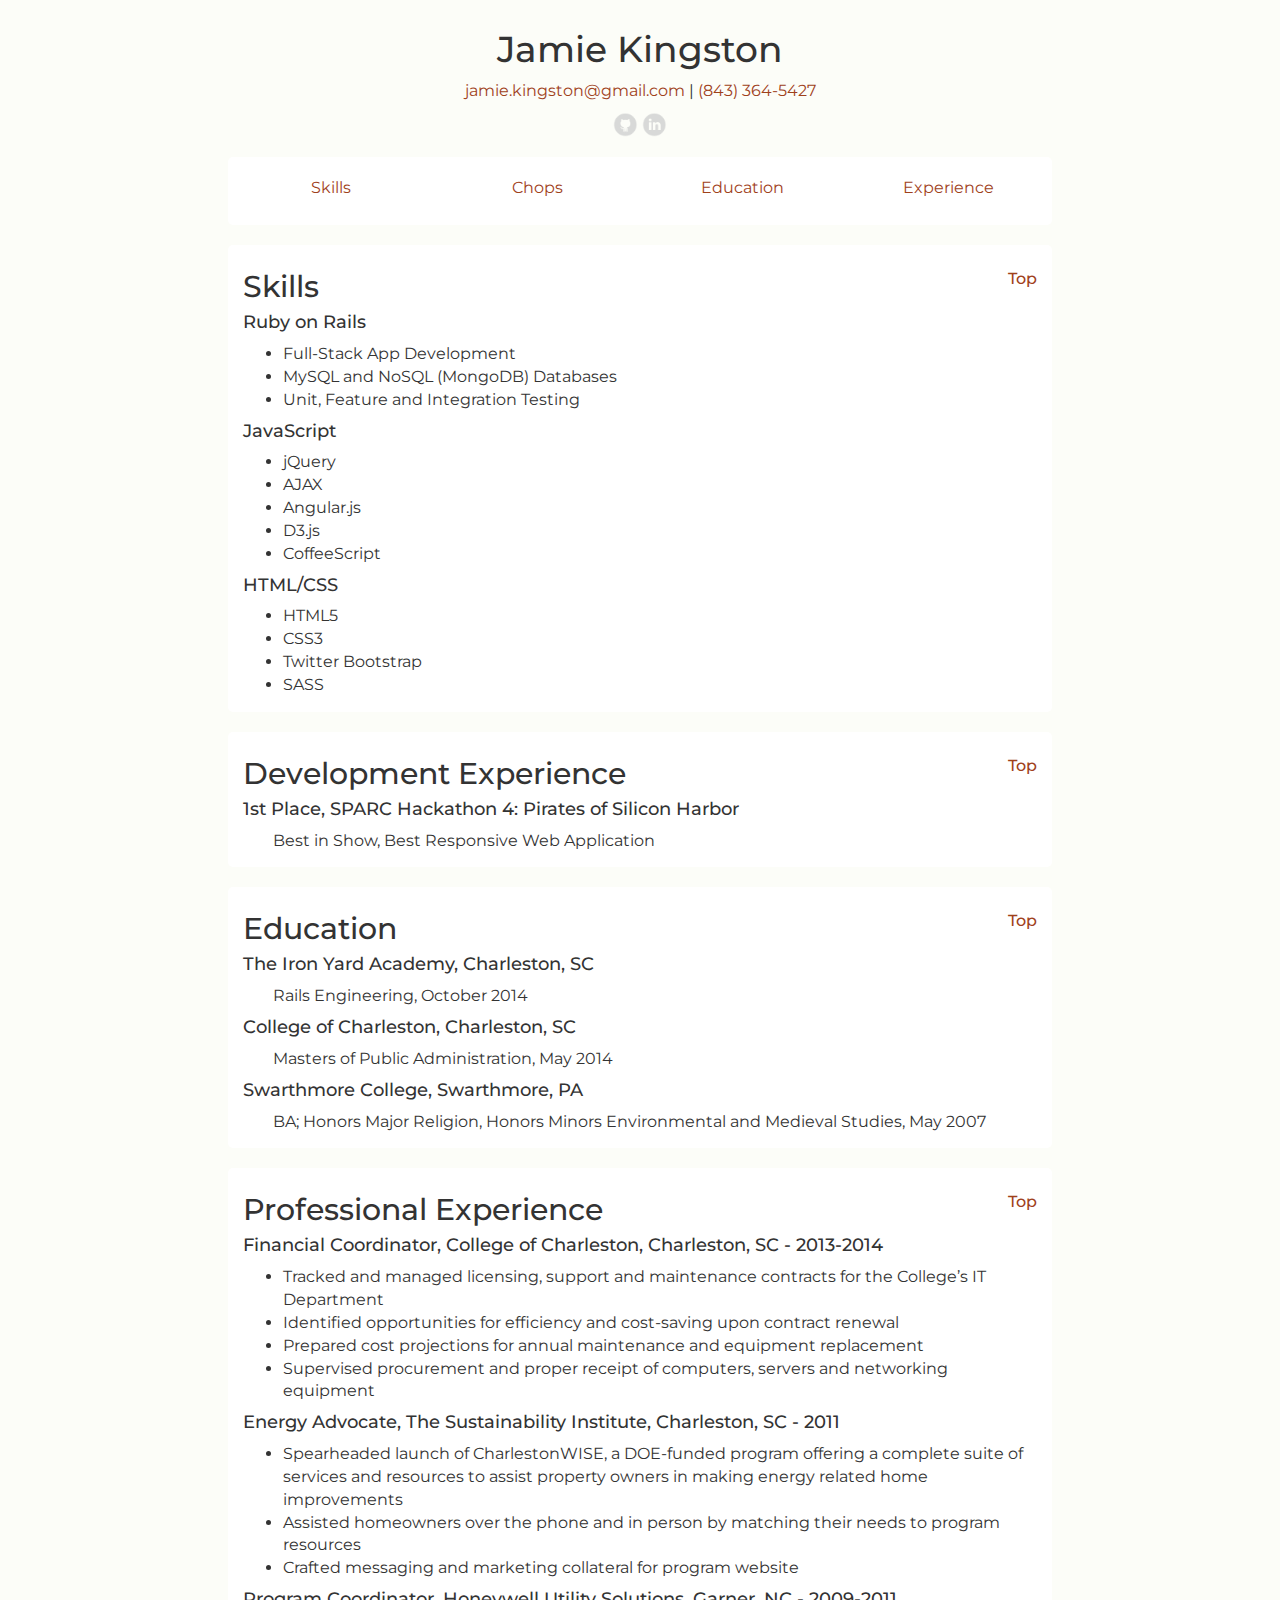
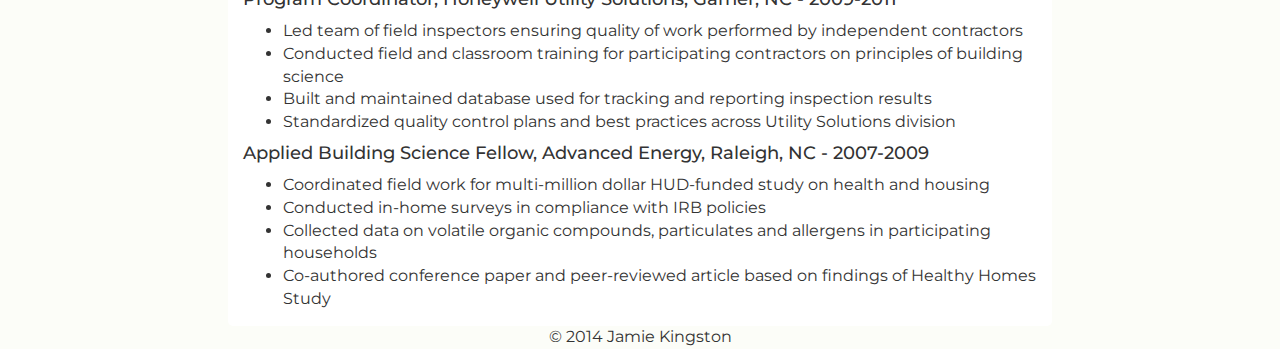
==== resume.html @ 402fab9d "Add resume.html and link from index" ====
<!DOCTYPE html>
<html lang="en">
  <head>
    <meta charset="utf-8">
    <meta http-equiv="X-UA-Compatible" content="IE=edge">
    <meta name="viewport" content="width=device-width, initial-scale=1">
    <meta name="description" content="">
    <meta name="author" content="">
    <link rel="shortcut icon" href="assets/ico/favicon.ico">

    <title>Jamie Kingston</title>

    <!-- Bootstrap core CSS -->
    <link href="assets/css/bootstrap.css" rel="stylesheet">

    <!-- Custom styles for this template -->
    <link href="assets/css/style.css" rel="stylesheet">
    <link href="assets/css/font-awesome.min.css" rel="stylesheet">

    <!-- Just for debugging purposes. Don't actually copy this line! -->
    <!--[if lt IE 9]><script src="../../assets/js/ie8-responsive-file-warning.js"></script><![endif]-->

    <!-- HTML5 shim and Respond.js IE8 support of HTML5 elements and media queries -->
    <!--[if lt IE 9]>
      <script src="https://oss.maxcdn.com/libs/html5shiv/3.7.0/html5shiv.js"></script>
      <script src="https://oss.maxcdn.com/libs/respond.js/1.4.2/respond.min.js"></script>
    <![endif]-->
  </head>

  <body>

    <div id="wrapper">

      <div class="container-fluid">

        <div id="resume-head" class="row">

          <header class="text-center">
            <h1>Jamie Kingston</h1>
            <p><a href="mailto:jamie.kingston@gmail.com" data-rel="external">jamie.kingston@gmail.com</a> | <a href="tel:+18433645427">(843) 364-5427</a></p>
            <div class="social">
              <a href="https://github.com/jgkingston"><img src="assets/images/github.png"></a>
              <a href="https://linkedin.com/pub/jamie-kingston/12/927/459/"><img src="assets/images/linkedin.png"></a>
            </div>
          </header>

        </div> <!--end of .row -->

        <!-- <hr> -->

        <div id="resume-body" class="row">

          <div class="col-sm-8 col-sm-offset-2">

            <section id="nav">

              <nav id="resume-nav" role="navigation">

                <div class="row">

                  <div class="col-sm-3 col-xs-6">
                    <a href="#skills">Skills</a>
                  </div>

                  <div class="col-sm-3 col-xs-6">
                    <a href="#dev-experience">Chops</a>
                  </div>

                  <div class="col-sm-3 col-xs-6">
                    <a href="#education">Education</a>
                  </div>

                  <div class="col-sm-3 col-xs-6">
                    <a href="#prof-experience">Experience</a>
                  </div>
                
                </div> <!--end of .row -->      
              
              </nav>

            </section>

            

            <section id="skills">
              <h2>Skills <span class="pull-right top-link"><a href="#resume-head">Top</a> </span> </h2>
              <h4>Ruby on Rails</h4>
                <ul>
                  <li>Full-Stack App Development</li>
                  <li>MySQL and NoSQL (MongoDB) Databases</li>
                  <li>Unit, Feature and Integration Testing</li>
                </ul>
              <h4>JavaScript</h4>
                <ul>
                  <li>jQuery</li>
                  <li>AJAX</li>  
                  <li>Angular.js</li>  
                  <li>D3.js</li>  
                  <li>CoffeeScript</li>
                </ul>
              <h4>HTML/CSS</h4>
                <ul>
                  <li>HTML5</li>
                  <li>CSS3</li>  
                  <li>Twitter Bootstrap</li>  
                  <li>SASS</li>
                </ul>   
            </section>

            <section id="dev-experience">
              <h2>Development Experience<span class="pull-right top-link"><a href="#resume-head">Top</a> </span></h2>
              <h4>1st Place, SPARC Hackathon 4: Pirates of Silicon Harbor</h4>
              <p>Best in Show, Best Responsive Web Application</p>
            </section>

            <section id="education">
              <h2>Education<span class="pull-right top-link"><a href="#resume-head">Top</a> </span></h2>
              <h4>The Iron Yard Academy, Charleston, SC</h4>
              <p>Rails Engineering, October 2014</p>
              <h4>College of Charleston, Charleston, SC</h4>
              <p>Masters of Public Administration, May 2014</p>
              <h4>Swarthmore College, Swarthmore, PA</h4>
              <p>BA; Honors Major Religion, Honors Minors Environmental and Medieval Studies, May 2007</p>
            </section>

            <section id="prof-experience">
              <h2>Professional Experience<span class="pull-right top-link"><a href="#resume-head">Top</a> </span></h2>
              <h4>Financial Coordinator, College of Charleston, Charleston, SC - 2013-2014</h4>
              <ul>
                <li>Tracked and managed licensing, support and maintenance contracts for the College’s IT Department</li>
                <li>Identified opportunities for efficiency and cost-saving upon contract renewal</li>
                <li>Prepared cost projections for annual maintenance and equipment replacement </li>
                <li>Supervised procurement and proper receipt of computers, servers and networking equipment</li>
              </ul>
              <h4>Energy Advocate, The Sustainability Institute, Charleston, SC - 2011</h4>
              <ul>
                <li>Spearheaded launch of CharlestonWISE, a DOE-funded program offering a complete suite of services and resources to assist property owners in making energy related home improvements</li>
                <li>Assisted homeowners over the phone and in person by matching their needs to program resources</li>
                <li>Crafted messaging and marketing collateral for program website</li>
              </ul>
              <h4>Program Coordinator, Honeywell Utility Solutions, Garner, NC - 2009-2011</h4>
              <ul>
                <li>Led team of field inspectors ensuring quality of work performed by independent contractors</li>
                <li>Conducted field and classroom training for participating contractors on principles of building science</li>
                <li>Built and maintained database used for tracking and reporting inspection results</li>
                <li>Standardized quality control plans and best practices across Utility Solutions division</li>
              </ul>
              <h4>Applied Building Science Fellow, Advanced Energy, Raleigh, NC - 2007-2009</h4>
              <ul>
                <li>Coordinated field work for multi-million dollar HUD-funded study on health and housing</li>
                <li>Conducted in-home surveys in compliance with IRB policies</li>
                <li>Collected data on volatile organic compounds, particulates and allergens in participating households</li>
                <li>Co-authored conference paper and peer-reviewed article based on findings of Healthy Homes Study</li>
              </ul>
            </section>

          </div>

        </div> <!--end of .row -->

      </div> <!--end of .container-fluid -->

      <div class="row">
        <footer class="text-center">© 2014 Jamie Kingston</footer>
      </div>
       
    </div> <!--end of #wrapper -->

      <!-- Bootstrap core JavaScript
    ================================================== -->
    <!-- Placed at the end of the document so the pages load faster -->
    <script src="https://ajax.googleapis.com/ajax/libs/jquery/1.11.0/jquery.min.js"></script>
    <script src="assets/javascript/bootstrap.min.js"></script>
  
  </body>
</html>
---- assets/css/style.css ----
/* ==========================================================================
   Base Styles, Bootstrap Modifications & Fonts Import
   ========================================================================== */

@import url(http://fonts.googleapis.com/css?family=Montserrat:400,700);




/* ==========================================================================
   General styles
   ========================================================================== */


body {
    font-family: 'Montserrat', sans-serif;
    font-weight: 400;
    font-size: 16px;
    background-color: #fcfdf8;
    

    -webkit-font-smoothing: antialiased;
    -webkit-overflow-scrolling: touch;
}

a {
  color: #9f411b;
}

a:hover {
  text-decoration: none;
  color: #da6f29;
}

#wrapper {
  margin-top: 10px;
}

#home {
  background:url(../images/forging_bnw.jpg) no-repeat;
  min-height:475px;
  position:relative;
  background-position:center;
  padding: 5px 20px 5px 20px;
  border-radius: 5px;
  -webkit-transition: all 1s ease;
    -moz-transition: all 1s ease;
    transition: all 1s ease;
}

#home:hover {
  background:url(../images/forging_color.jpg) no-repeat;
  position:relative;
  background-position:center;
   -webkit-transition: all 1s ease;
    -moz-transition: all 1s ease;
    transition: all 1s ease;
}

.social > a > img {
  width: 25px;
}

.header-contact > 
  margin-top: 5px;
  -webkit-transition: all 0.3s ease;
    -moz-transition: all 0.3s ease;
    transition: all 0.3s ease;
}

.header-contact > .social > a > img:hover {
  margin-top: 0;
  margin-bottom: 5px;
}

#home > .header-content > .header-contact > .contact-info {
  text-align: right;
  position: absolute;
  bottom: 60px;
  right: 20px;
}

#home > .header-content > .header-contact > .social {
  text-align: right;
  position: absolute;
  bottom: 20px;
  right: 20px;
}


nav.affix {
  margin-left: 50px;
  -webkit-transition: all 0.3s ease;
    -moz-transition: all 0.3s ease;
    transition: all 0.3s ease;
}

nav .list-group-item {
  background-color: #9f411b;
  color: #fff;
}

nav .list-group-item:hover {
  opacity: .9;
  background-color: #9f411b;
  color: #fff;
}

nav .list-group > a:hover {
  text-decoration: none;
}

nav.navbar {
  display: none;
}


section {
  margin-top: 20px;
  padding: 5px 15px 5px 15px;
  background-color: #fff;
  border-radius: 5px;
}

#projects a {
  color: inherit;
}

#projects > .row:nth-child(even) {
  background-color: #00628B;
  color: #fff;
}

#projects > .row:nth-child(odd) {
  background-color: #81A594;
  color: #fff;
}

.screen-shot {
  display: inline-block;
  margin-top: 20px;
}

.screen-shot img {
  max-width: 100%;
  padding: 10px 10px 10px 10px;
  background: #fff;
  border-radius: 5px;
  max-height: 300px;
  margin-bottom: 10px;

}

#about {
  background-color: #818181;
}

#contact {
  background-color: #818181;
}

#contact .portrait img {
  width: 100%;
  border-radius: 50%;
  max-width: 200px;
}

@media (max-width: 992px) {
  nav.affix {
    margin-left: 15px;
  }
}

@media (max-width: 768px) {

  nav.affix {
    display: none;
  }

  body {
    margin-top: 50px;
  }

  nav.navbar {
    display: block;
  }

  .screen-shot {
    display: block;
    margin-top: 0;
    padding-top: 15px;
  }
}

/* ==========================================================================
   Resume styles
   ========================================================================== */

#resume-head a > img:hover {
  opacity: .5;
}

#nav {
  padding-top: 20px;
  
}
 

#resume-body p {
  padding-left: 30px;
}

#resume-nav > .row > div {

  text-align: center;
  margin-bottom: 20px;
}

#resume-body .top-link {
  font-size: 16px;
}
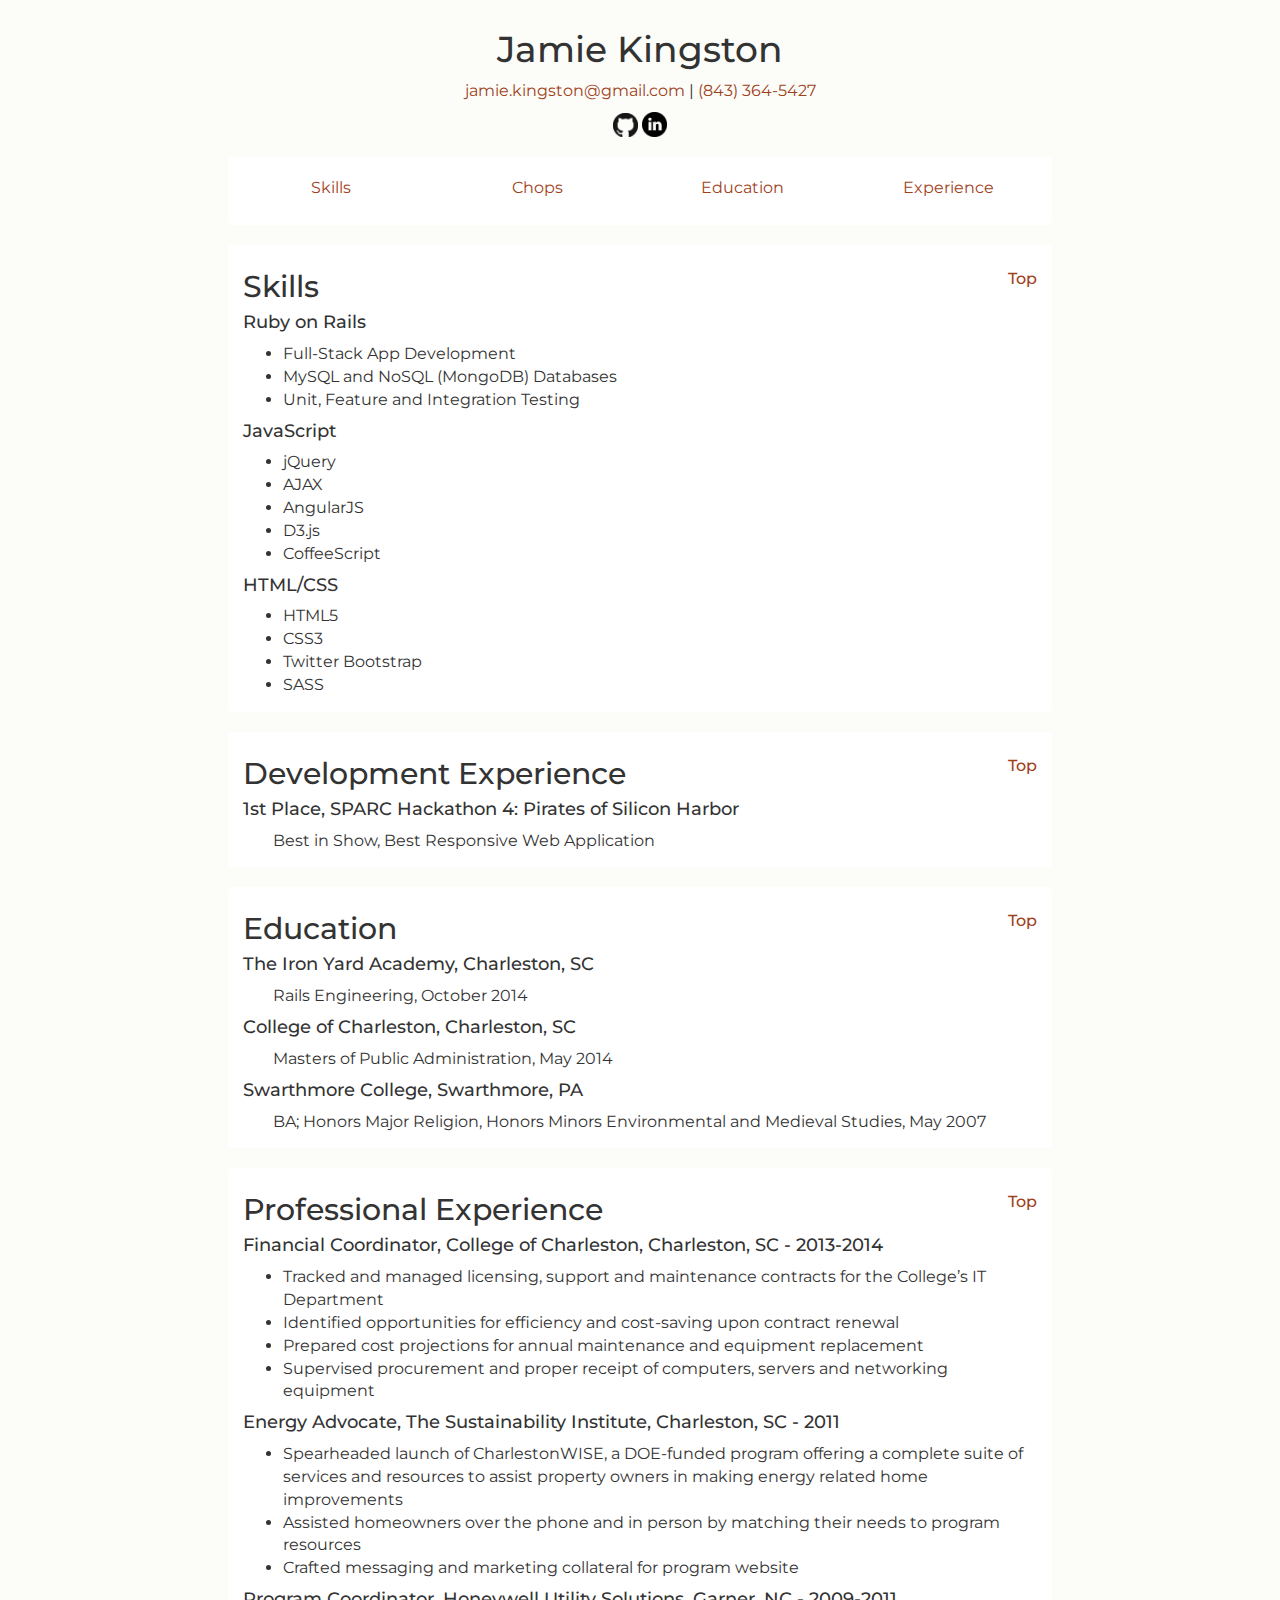
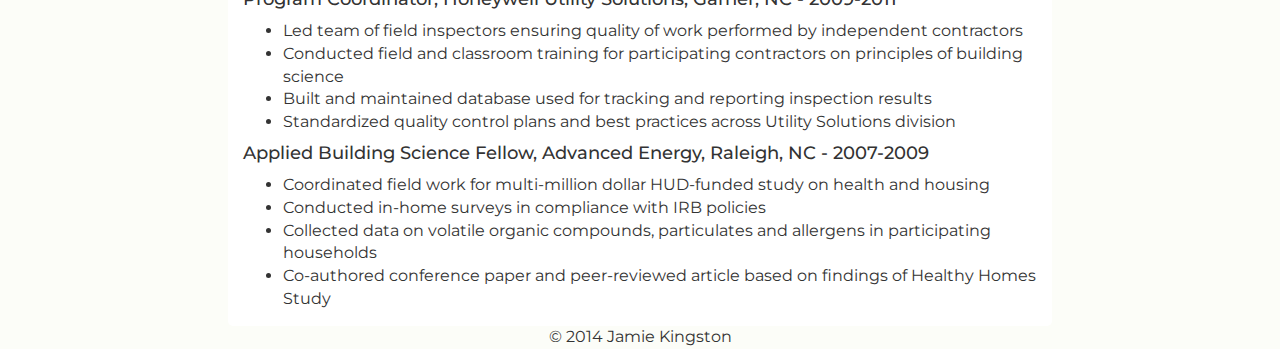
==== commit 685b3a12: "Improv visual contrast of some text, add hover to links" ====
--- a/resume.html
+++ b/resume.html
@@ -39,8 +39,8 @@
             <h1>Jamie Kingston</h1>
             <p><a href="mailto:jamie.kingston@gmail.com" data-rel="external">jamie.kingston@gmail.com</a> | <a href="tel:+18433645427">(843) 364-5427</a></p>
             <div class="social">
-              <a href="https://github.com/jgkingston"><img src="assets/images/github.png"></a>
-              <a href="https://linkedin.com/pub/jamie-kingston/12/927/459/"><img src="assets/images/linkedin.png"></a>
+              <a href="https://github.com/jgkingston"><img src="assets/images/GitHub-Clear.png"></a>
+              <a href="https://linkedin.com/pub/jamie-kingston/12/927/459/"><img src="assets/images/LinkedIn-Clear.png"></a>
             </div>
           </header>
 
@@ -94,7 +94,7 @@
                 <ul>
                   <li>jQuery</li>
                   <li>AJAX</li>  
-                  <li>Angular.js</li>  
+                  <li>AngularJS</li>  
                   <li>D3.js</li>  
                   <li>CoffeeScript</li>
                 </ul>
--- a/assets/css/style.css
+++ b/assets/css/style.css
@@ -57,18 +57,27 @@
     transition: all 1s ease;
 }
 
+#home a {
+  color: #fff;
+}
+
+#home a:hover {
+  text-decoration: none;
+  color: #da6f29;
+}
+
 .social > a > img {
   width: 25px;
 }
 
-.header-contact > 
+#home .social > a > img {
   margin-top: 5px;
   -webkit-transition: all 0.3s ease;
     -moz-transition: all 0.3s ease;
     transition: all 0.3s ease;
 }
 
-.header-contact > .social > a > img:hover {
+#home .social > a > img:hover {
   margin-top: 0;
   margin-bottom: 5px;
 }
@@ -122,8 +131,26 @@
   border-radius: 5px;
 }
 
+#about {
+  background-color: #818181;
+}
+
+#about p {
+  color: #fff;
+}
+
+#projects span {
+  line-height: 45px;
+  font-size: 16px;
+
+}
+
 #projects a {
-  color: inherit;
+  color: #fff;
+}
+
+#projects a:hover {
+  color: #da6f29;
 }
 
 #projects > .row:nth-child(even) {
@@ -137,9 +164,11 @@
 }
 
 .screen-shot {
-  display: inline-block;
   margin-top: 20px;
-}
+  margin-bottom: 10px;
+  text-align: center;
+}
+
 
 .screen-shot img {
   max-width: 100%;
@@ -151,12 +180,15 @@
 
 }
 
-#about {
-  background-color: #818181;
-}
+
+
 
 #contact {
   background-color: #818181;
+}
+
+#contact p {
+  color: #fff;
 }
 
 #contact .portrait img {
@@ -190,6 +222,13 @@
     margin-top: 0;
     padding-top: 15px;
   }
+
+  #contact .portrait img {
+    width: 100%;
+    border-radius: 50%;
+    max-width: 150px;
+  }
+
 }
 
 /* ==========================================================================
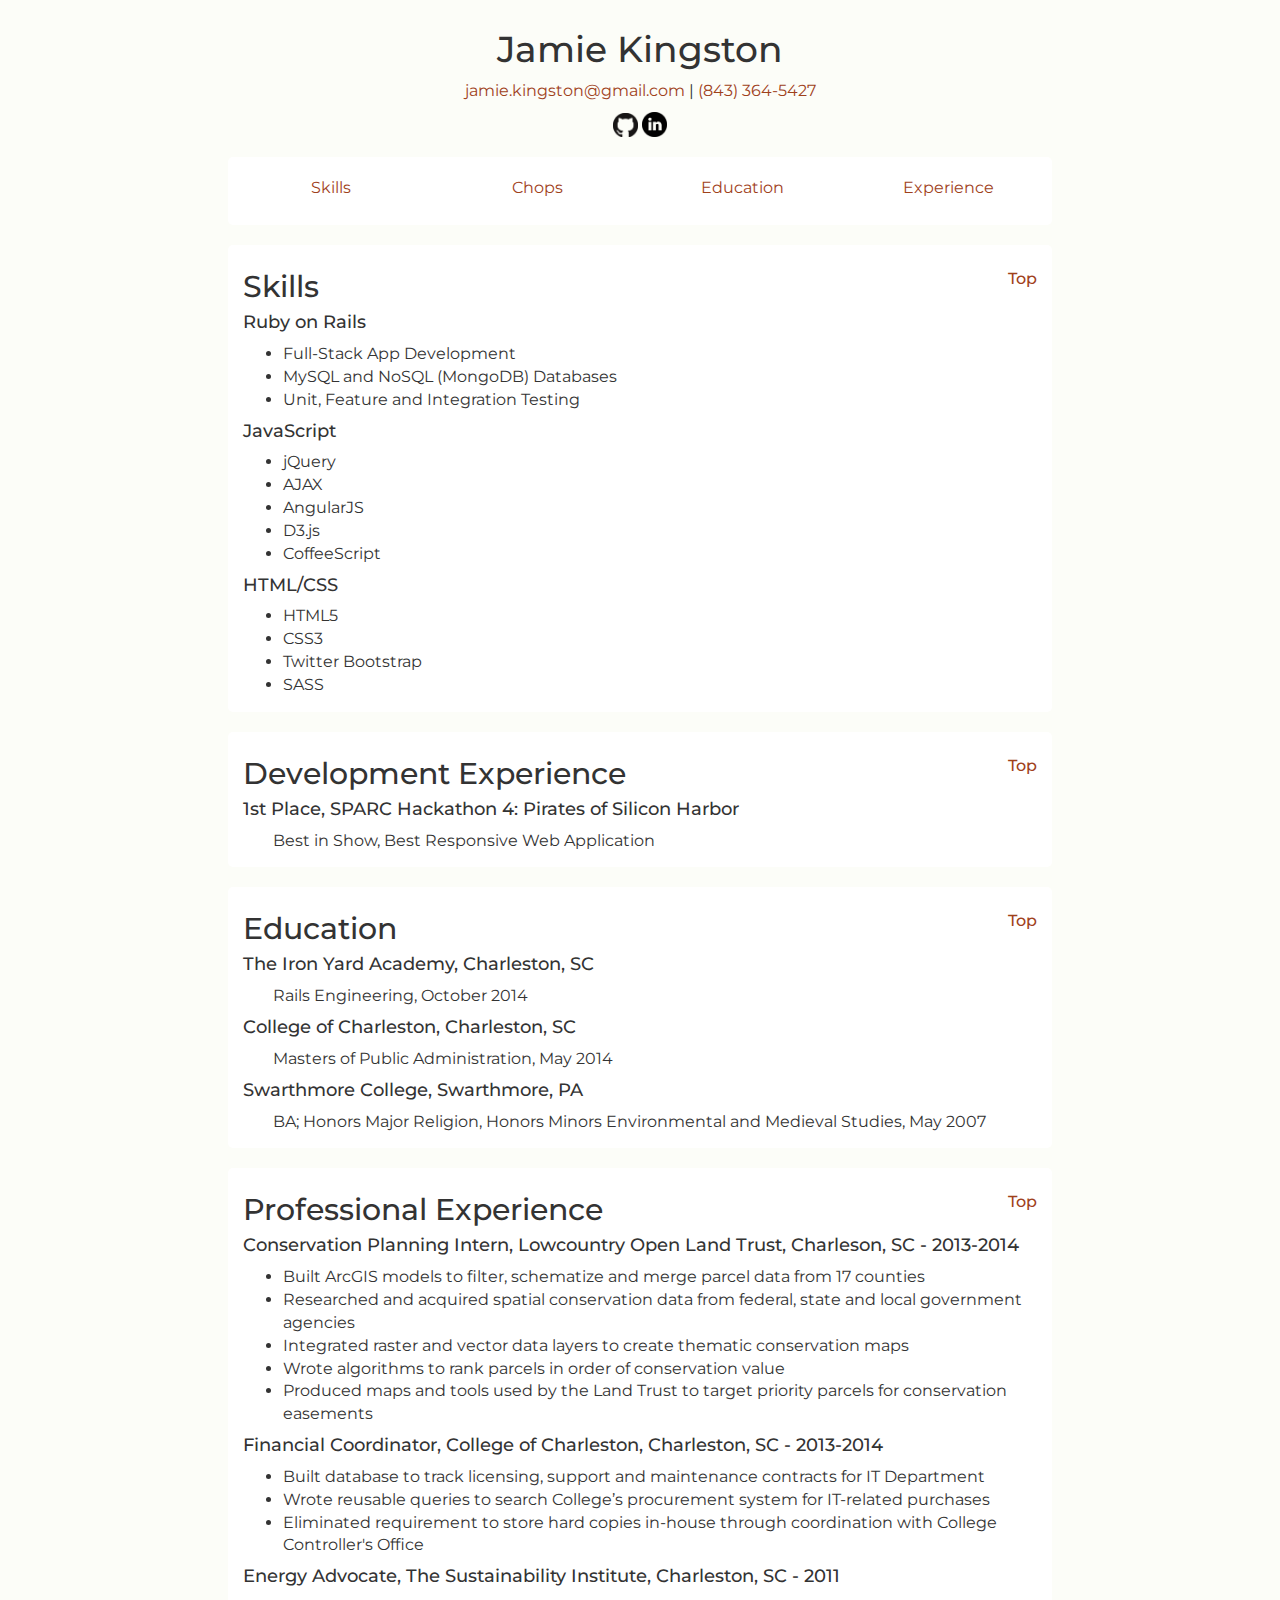
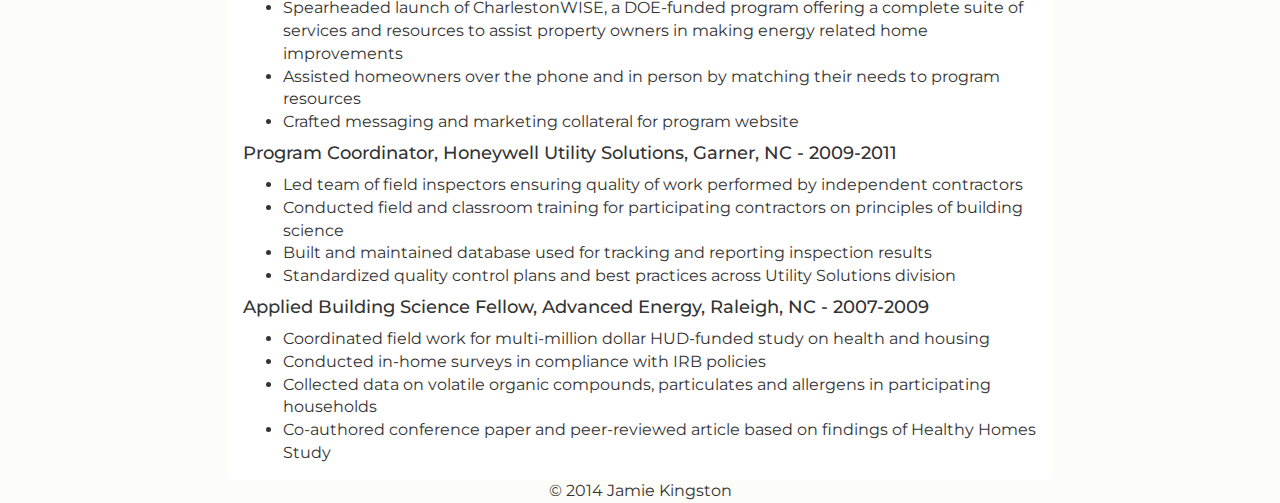
==== commit e742988a: "Updat resume, add land trust to prof experience section" ====
--- a/resume.html
+++ b/resume.html
@@ -125,12 +125,19 @@
 
             <section id="prof-experience">
               <h2>Professional Experience<span class="pull-right top-link"><a href="#resume-head">Top</a> </span></h2>
+              <h4>Conservation Planning Intern, Lowcountry Open Land Trust, Charleson, SC - 2013-2014</h4>
+              <ul>
+                <li>Built ArcGIS models to filter, schematize and merge parcel data from 17 counties</li>
+                <li>Researched and acquired spatial conservation data from federal, state and local government agencies</li>
+                <li>Integrated  raster and vector data layers to create thematic conservation maps</li>
+                <li>Wrote algorithms to rank parcels in order of conservation value</li>
+                <li>Produced maps and tools used  by the Land Trust to target priority parcels for conservation easements</li>
+              </ul>
               <h4>Financial Coordinator, College of Charleston, Charleston, SC - 2013-2014</h4>
               <ul>
-                <li>Tracked and managed licensing, support and maintenance contracts for the College’s IT Department</li>
-                <li>Identified opportunities for efficiency and cost-saving upon contract renewal</li>
-                <li>Prepared cost projections for annual maintenance and equipment replacement </li>
-                <li>Supervised procurement and proper receipt of computers, servers and networking equipment</li>
+                <li>Built database to track licensing, support and maintenance contracts for IT Department</li>
+                <li>Wrote reusable queries to search College’s procurement system for IT-related purchases</li>
+                <li>Eliminated requirement to store hard copies in-house through coordination with College Controller's Office</li>
               </ul>
               <h4>Energy Advocate, The Sustainability Institute, Charleston, SC - 2011</h4>
               <ul>
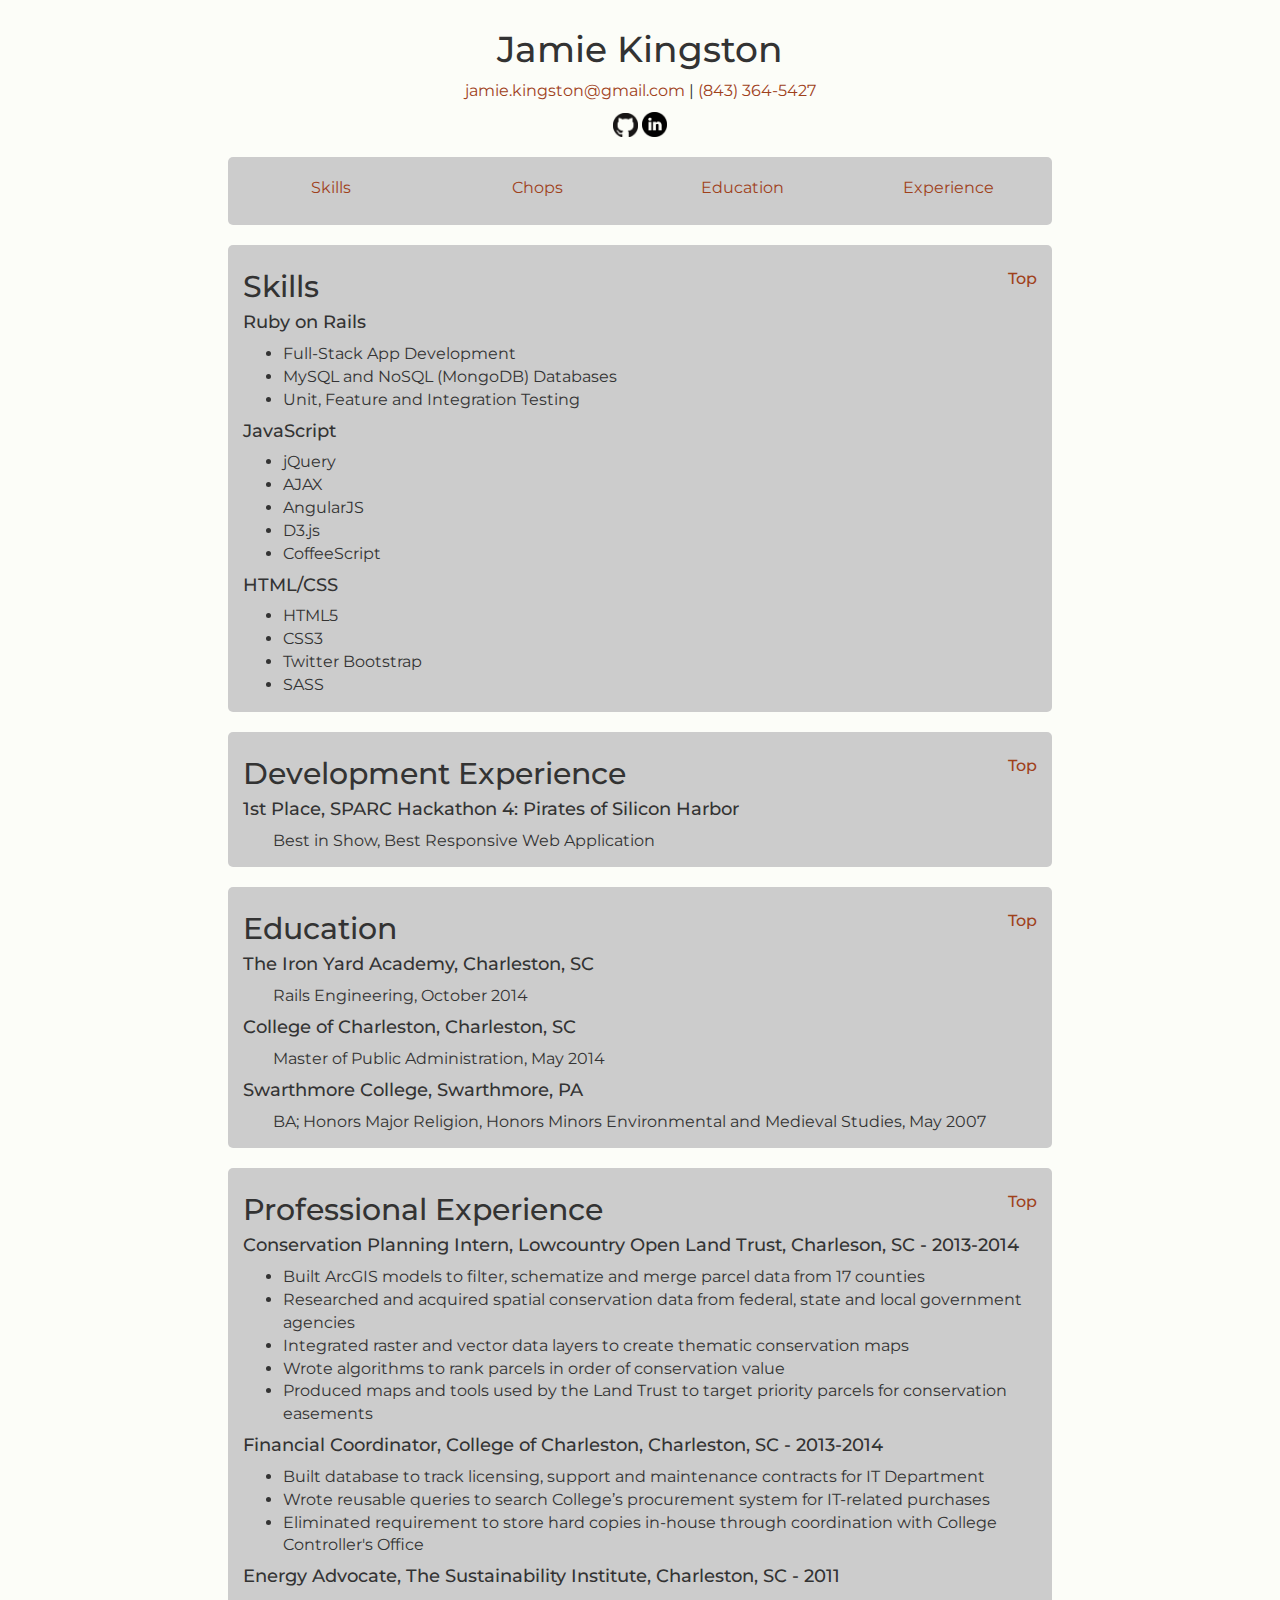
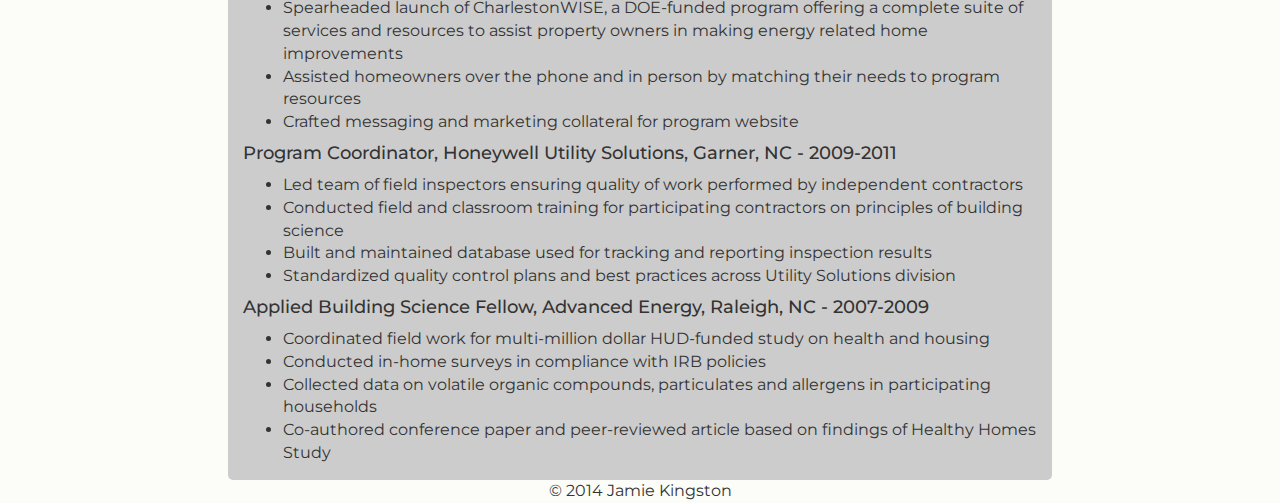
==== commit c07290ad: "Fix typo" ====
--- a/resume.html
+++ b/resume.html
@@ -118,7 +118,7 @@
               <h4>The Iron Yard Academy, Charleston, SC</h4>
               <p>Rails Engineering, October 2014</p>
               <h4>College of Charleston, Charleston, SC</h4>
-              <p>Masters of Public Administration, May 2014</p>
+              <p>Master of Public Administration, May 2014</p>
               <h4>Swarthmore College, Swarthmore, PA</h4>
               <p>BA; Honors Major Religion, Honors Minors Environmental and Medieval Studies, May 2007</p>
             </section>
--- a/assets/css/style.css
+++ b/assets/css/style.css
@@ -127,7 +127,7 @@
 section {
   margin-top: 20px;
   padding: 5px 15px 5px 15px;
-  background-color: #fff;
+  background-color: #ccc;
   border-radius: 5px;
 }
 
@@ -137,12 +137,20 @@
 
 #about p {
   color: #fff;
+}
+
+#projects h1 {
+  padding-bottom: 10px;
 }
 
 #projects span {
   line-height: 45px;
   font-size: 16px;
 
+}
+
+#projects .row:last-child {
+  border-radius: 0 0 5px 5px;
 }
 
 #projects a {
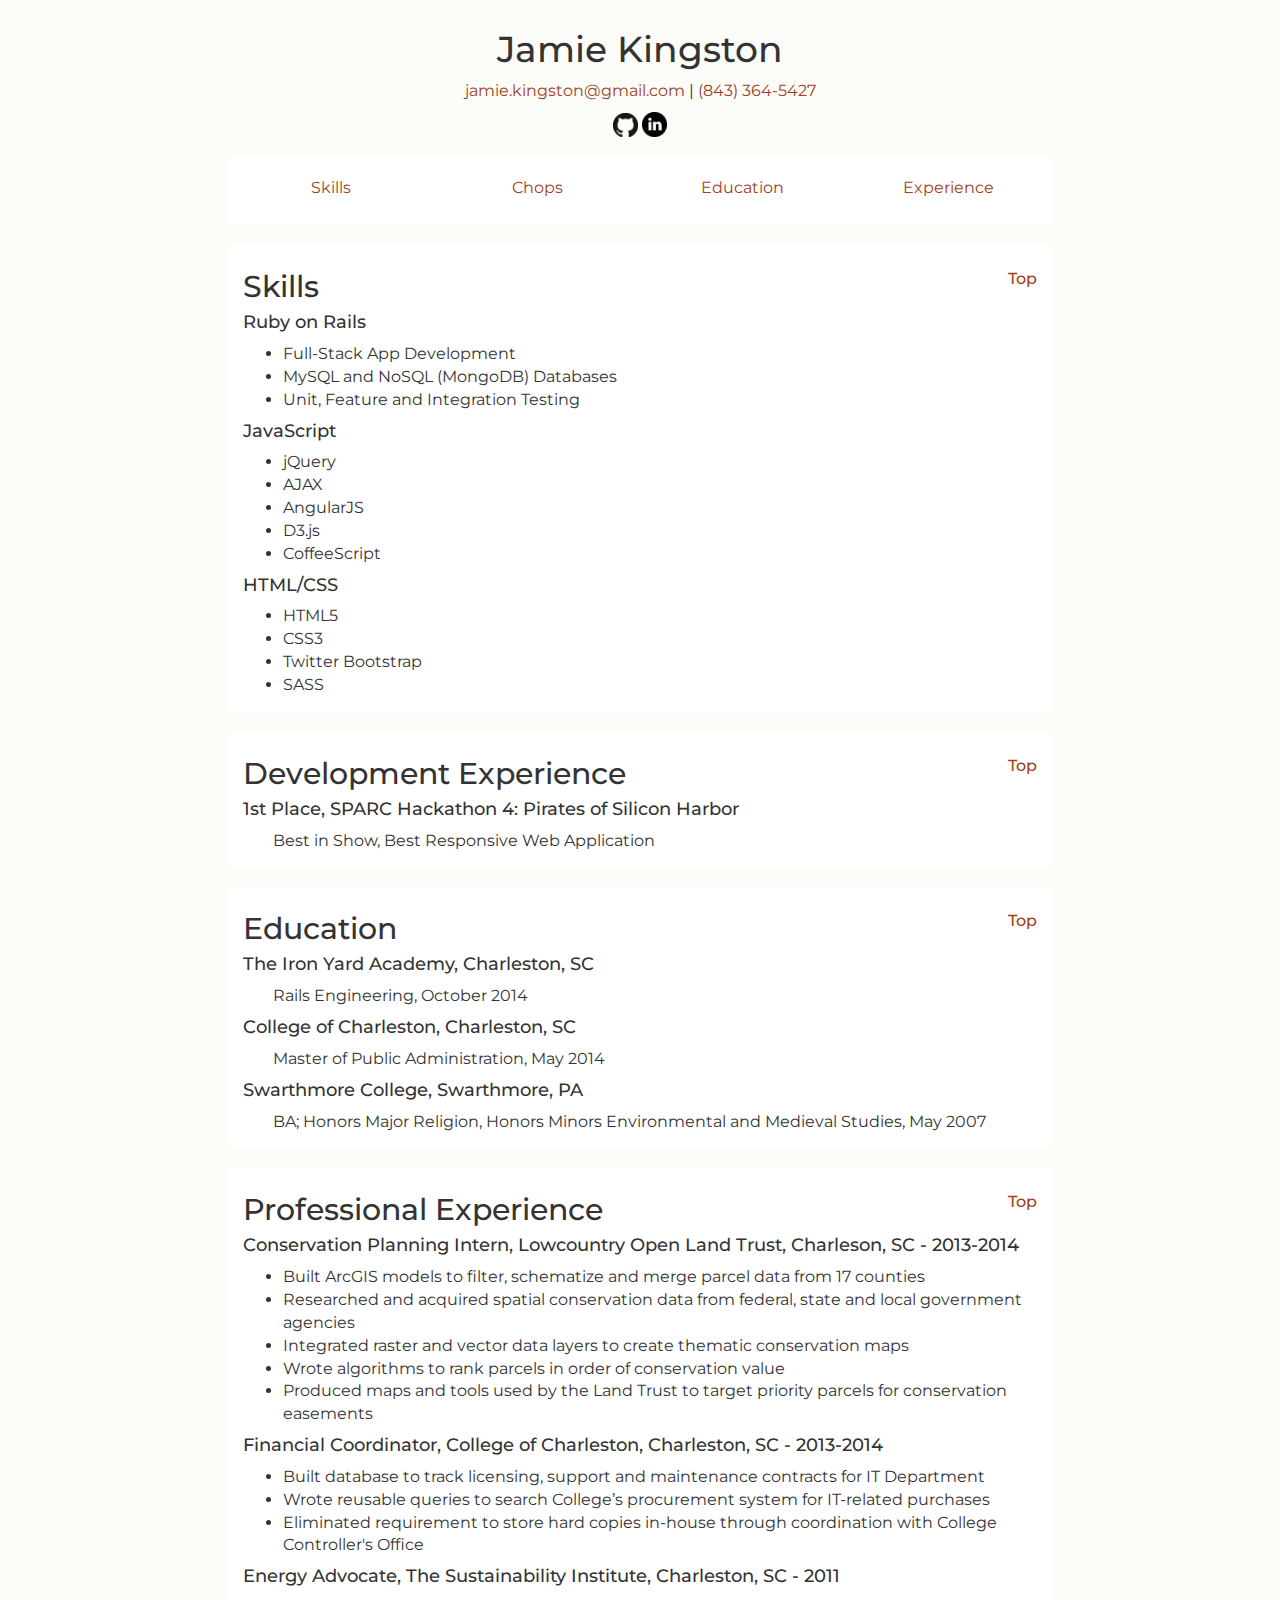
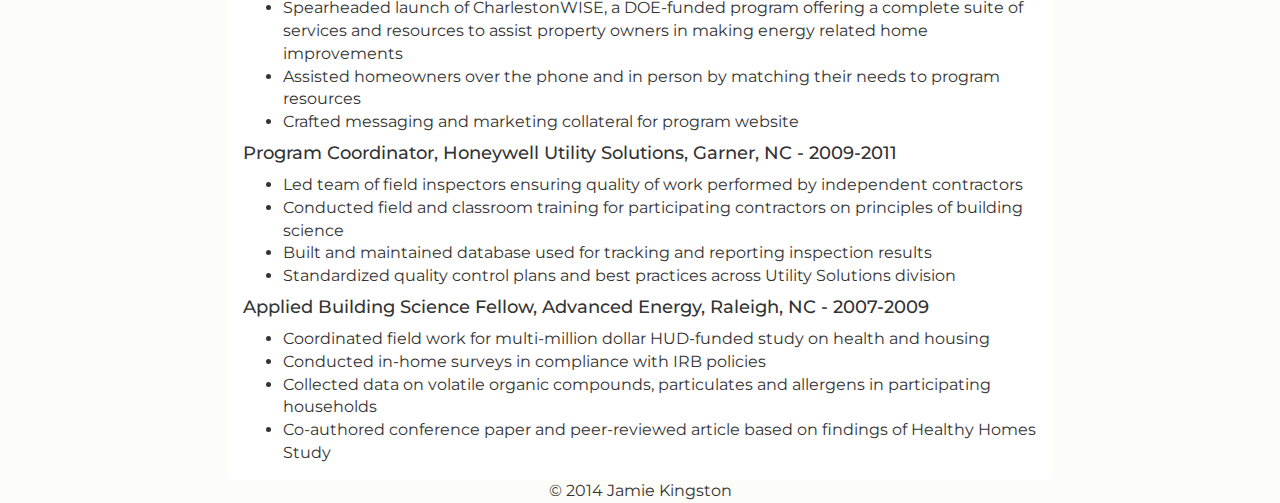
==== commit bd17b2e8: "Change xs navigation and remove javascript" ====
--- a/resume.html
+++ b/resume.html
@@ -172,12 +172,6 @@
       </div>
        
     </div> <!--end of #wrapper -->
-
-      <!-- Bootstrap core JavaScript
-    ================================================== -->
-    <!-- Placed at the end of the document so the pages load faster -->
-    <script src="https://ajax.googleapis.com/ajax/libs/jquery/1.11.0/jquery.min.js"></script>
-    <script src="assets/javascript/bootstrap.min.js"></script>
   
   </body>
 </html>
--- a/assets/css/style.css
+++ b/assets/css/style.css
@@ -121,13 +121,38 @@
 
 nav.navbar {
   display: none;
-}
+  border: none;
+  background-color: #fcfdf8;
+}
+
+nav.navbar .navblock {
+  background-color: #9f411b;
+  color: #fff;
+  padding-top: 5px;
+  padding-bottom: 5px;
+  border: 1px solid #fcfdf8;
+  -webkit-transition: all 0.3s ease;
+    -moz-transition: all 0.3s ease;
+    transition: all 0.3s ease;
+}
+
+nav.navbar .navblock:hover {
+  opacity: 0.9;
+}
+
+.nav-image {
+  height: 40px;
+  width: 40px;
+}
+
+
+
 
 
 section {
   margin-top: 20px;
   padding: 5px 15px 5px 15px;
-  background-color: #ccc;
+  background-color: #fff;
   border-radius: 5px;
 }
 
@@ -218,7 +243,7 @@
   }
 
   body {
-    margin-top: 50px;
+    margin-bottom: 50px;
   }
 
   nav.navbar {
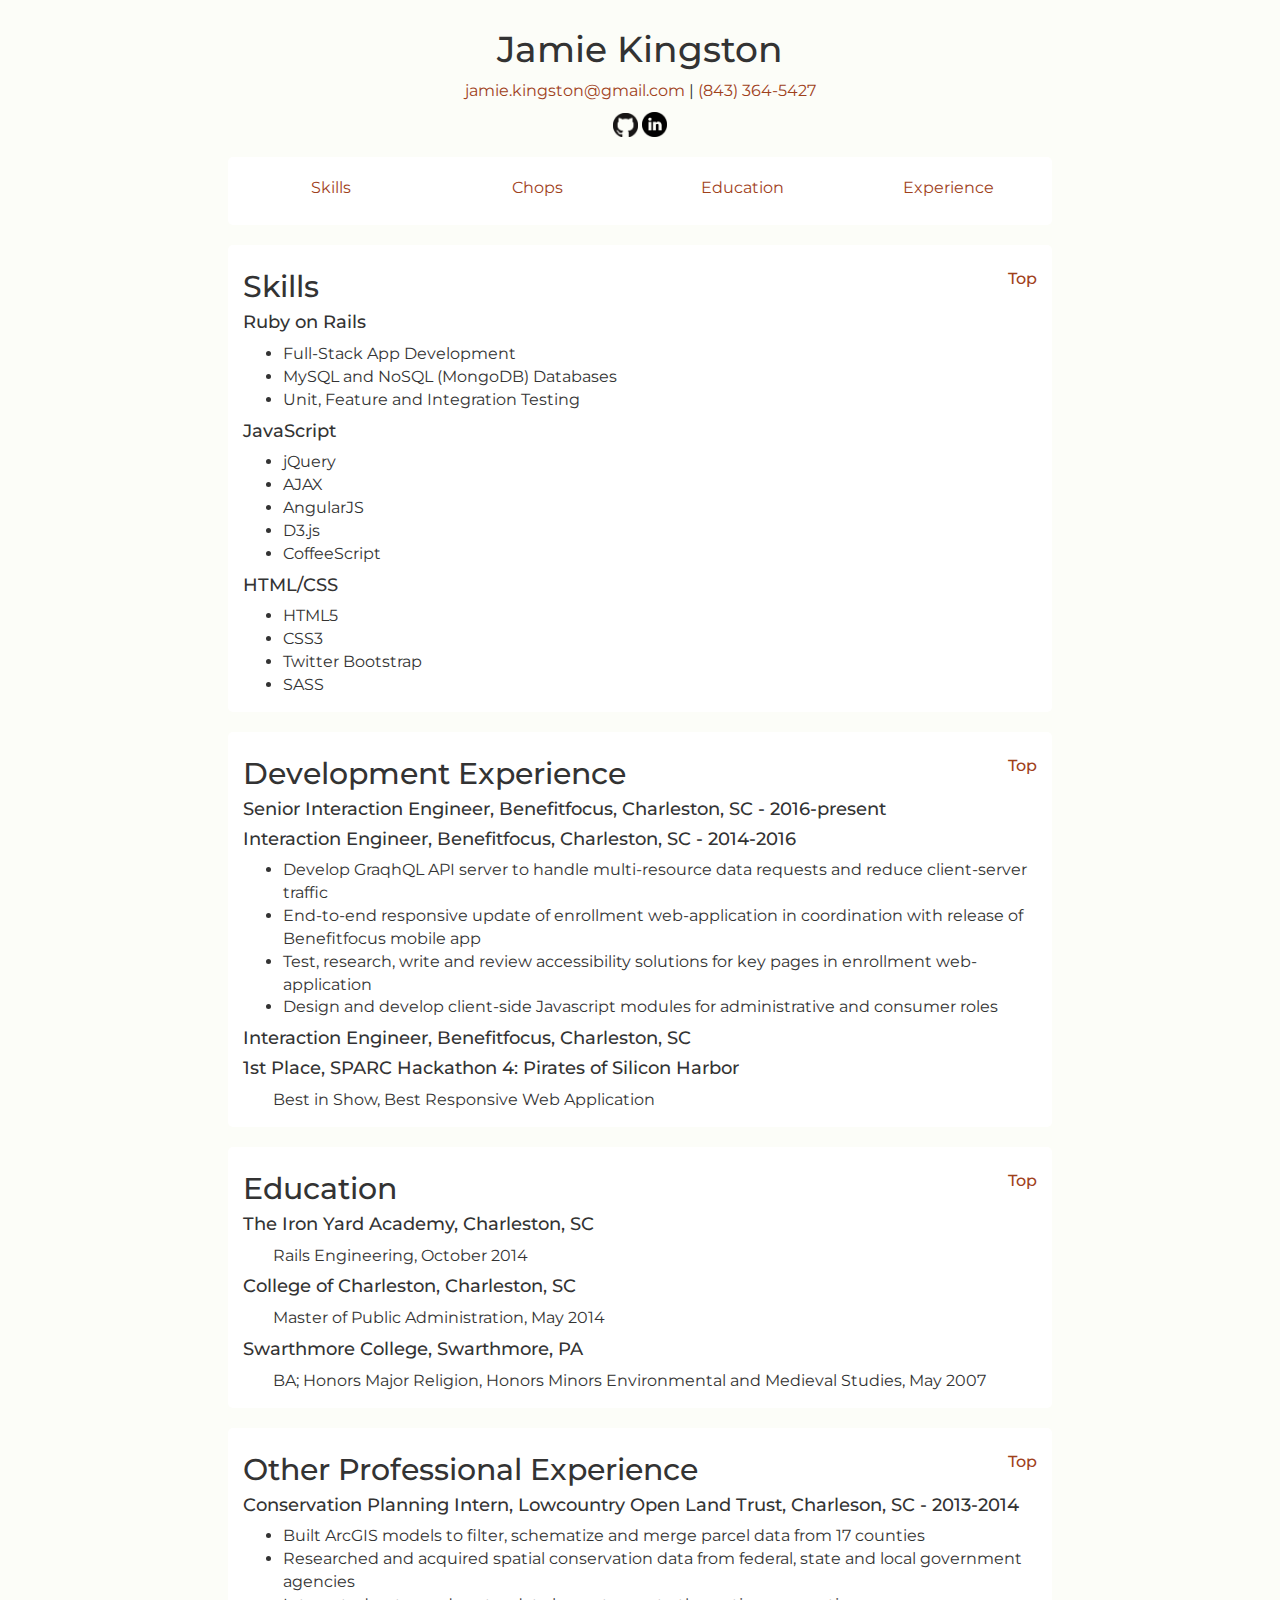
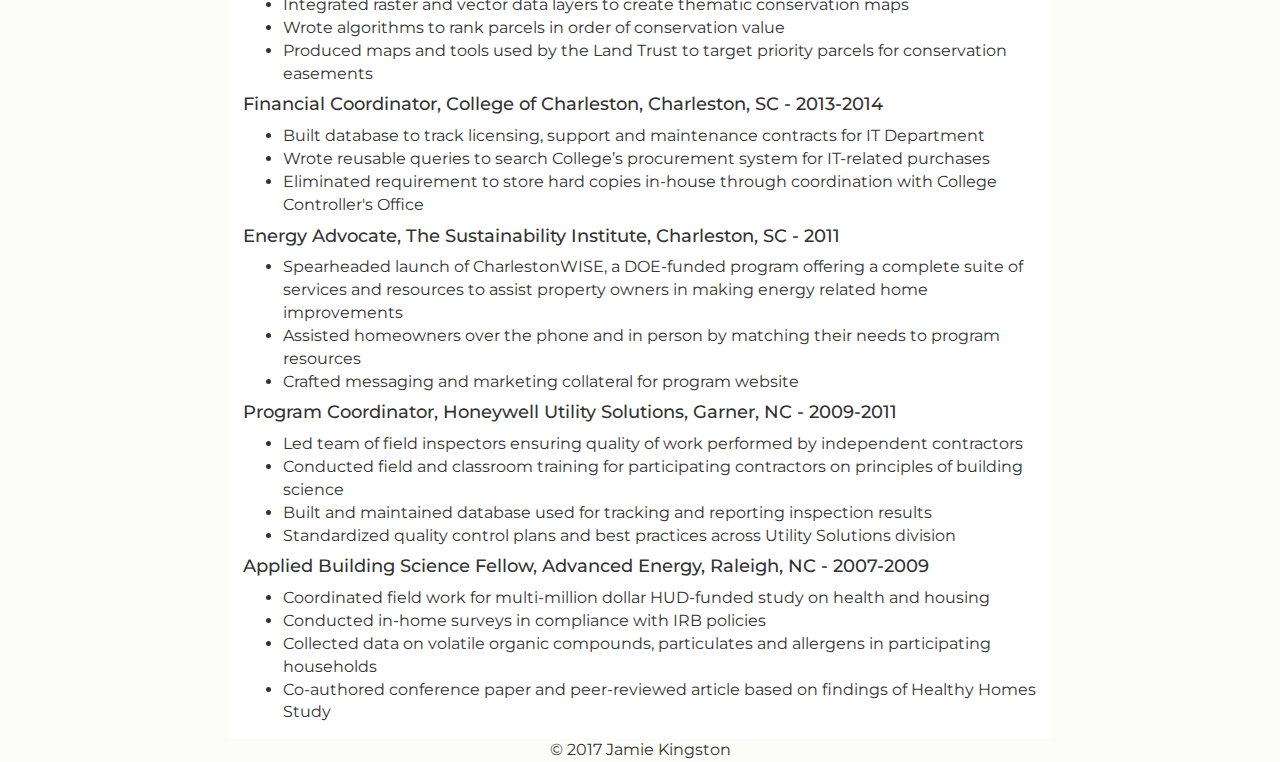
==== commit 2ea8f6d6: "Add benefitfocus jobs" ====
--- a/resume.html
+++ b/resume.html
@@ -73,14 +73,14 @@
                   <div class="col-sm-3 col-xs-6">
                     <a href="#prof-experience">Experience</a>
                   </div>
-                
-                </div> <!--end of .row -->      
-              
+
+                </div> <!--end of .row -->
+
               </nav>
 
             </section>
 
-            
+
 
             <section id="skills">
               <h2>Skills <span class="pull-right top-link"><a href="#resume-head">Top</a> </span> </h2>
@@ -93,22 +93,31 @@
               <h4>JavaScript</h4>
                 <ul>
                   <li>jQuery</li>
-                  <li>AJAX</li>  
-                  <li>AngularJS</li>  
-                  <li>D3.js</li>  
+                  <li>AJAX</li>
+                  <li>AngularJS</li>
+                  <li>D3.js</li>
                   <li>CoffeeScript</li>
                 </ul>
               <h4>HTML/CSS</h4>
                 <ul>
                   <li>HTML5</li>
-                  <li>CSS3</li>  
-                  <li>Twitter Bootstrap</li>  
+                  <li>CSS3</li>
+                  <li>Twitter Bootstrap</li>
                   <li>SASS</li>
-                </ul>   
+                </ul>
             </section>
 
             <section id="dev-experience">
               <h2>Development Experience<span class="pull-right top-link"><a href="#resume-head">Top</a> </span></h2>
+              <h4>Senior Interaction Engineer, Benefitfocus, Charleston, SC - 2016-present</h4>
+              <h4>Interaction Engineer, Benefitfocus, Charleston, SC - 2014-2016</h4>
+              <ul>
+                <li>Develop GraqhQL API server to handle multi-resource data requests and reduce client-server traffic</li>
+                <li>End-to-end responsive update of enrollment web-application in coordination with release of Benefitfocus mobile app</li>
+                <li>Test, research, write and review accessibility solutions for key pages in enrollment web-application</li>
+                <li>Design and develop client-side Javascript modules for administrative and consumer roles</li>
+              </ul>
+              <h4>Interaction Engineer, Benefitfocus, Charleston, SC</h4>
               <h4>1st Place, SPARC Hackathon 4: Pirates of Silicon Harbor</h4>
               <p>Best in Show, Best Responsive Web Application</p>
             </section>
@@ -124,7 +133,7 @@
             </section>
 
             <section id="prof-experience">
-              <h2>Professional Experience<span class="pull-right top-link"><a href="#resume-head">Top</a> </span></h2>
+              <h2>Other Professional Experience<span class="pull-right top-link"><a href="#resume-head">Top</a> </span></h2>
               <h4>Conservation Planning Intern, Lowcountry Open Land Trust, Charleson, SC - 2013-2014</h4>
               <ul>
                 <li>Built ArcGIS models to filter, schematize and merge parcel data from 17 counties</li>
@@ -168,11 +177,10 @@
       </div> <!--end of .container-fluid -->
 
       <div class="row">
-        <footer class="text-center">© 2014 Jamie Kingston</footer>
+        <footer class="text-center">© 2017 Jamie Kingston</footer>
       </div>
-       
+
     </div> <!--end of #wrapper -->
-  
+
   </body>
 </html>
-
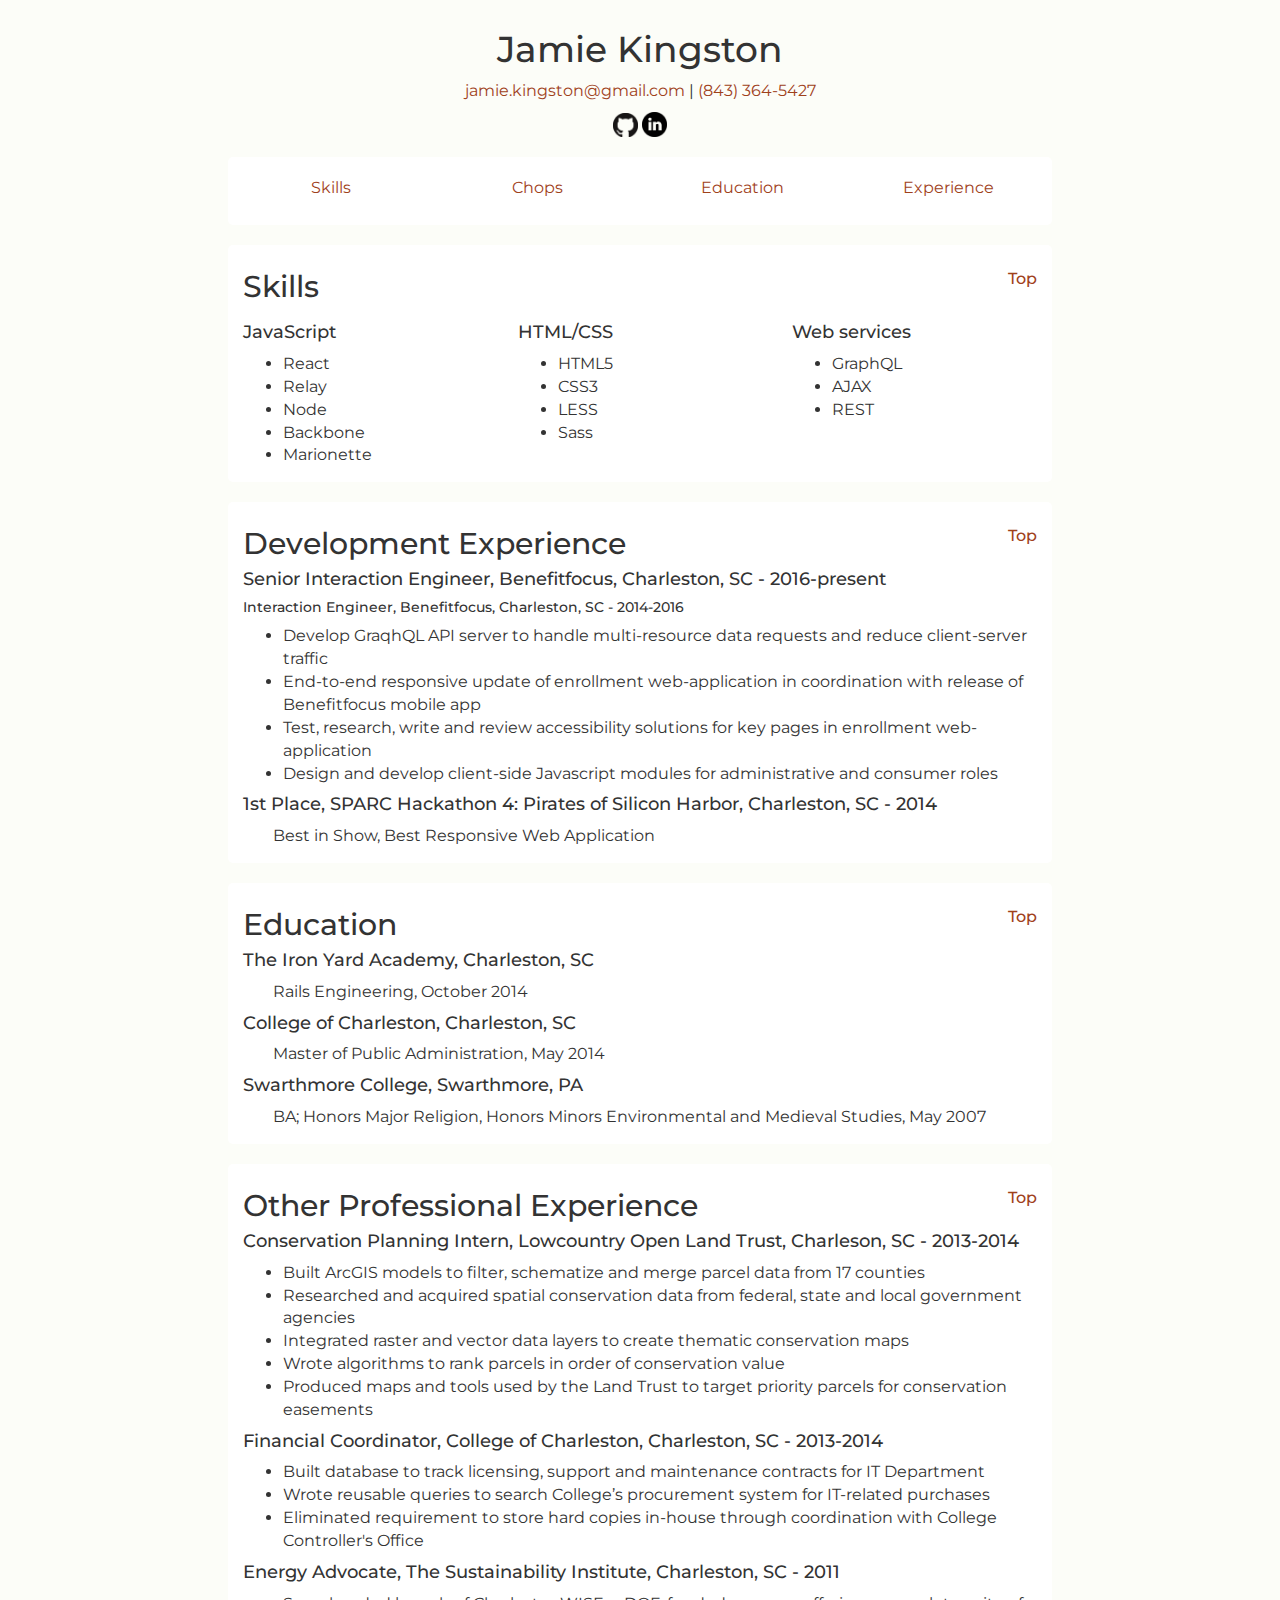
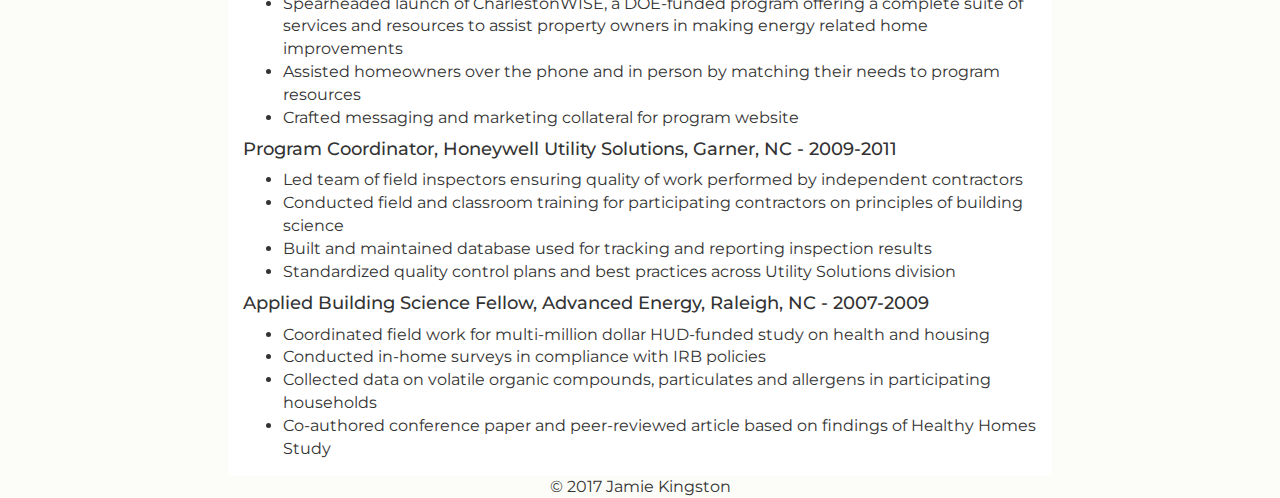
==== commit 90a9a9a8: "update skills section" ====
--- a/resume.html
+++ b/resume.html
@@ -84,41 +84,49 @@
 
             <section id="skills">
               <h2>Skills <span class="pull-right top-link"><a href="#resume-head">Top</a> </span> </h2>
-              <h4>Ruby on Rails</h4>
-                <ul>
-                  <li>Full-Stack App Development</li>
-                  <li>MySQL and NoSQL (MongoDB) Databases</li>
-                  <li>Unit, Feature and Integration Testing</li>
-                </ul>
-              <h4>JavaScript</h4>
-                <ul>
-                  <li>jQuery</li>
-                  <li>AJAX</li>
-                  <li>AngularJS</li>
-                  <li>D3.js</li>
-                  <li>CoffeeScript</li>
-                </ul>
-              <h4>HTML/CSS</h4>
-                <ul>
-                  <li>HTML5</li>
-                  <li>CSS3</li>
-                  <li>Twitter Bootstrap</li>
-                  <li>SASS</li>
-                </ul>
+              <div class="row">
+                <div class="col-sm-4">
+                  <h4>JavaScript</h4>
+                  <ul>
+                    <li>React</li>
+                    <li>Relay</li>
+                    <li>Node</li>
+                    <li>Backbone</li>
+                    <li>Marionette</li>
+                  </ul>
+                </div>
+                <div class="col-sm-4">
+                  <h4>HTML/CSS</h4>
+                  <ul>
+                    <li>HTML5</li>
+                    <li>CSS3</li>
+                    <li>LESS</li>
+                    <li>Sass</li>
+                  </ul>
+                </div>
+                <div class="col-sm-4">
+                  <h4>Web services</h4>
+                  <ul>
+                    <li>GraphQL</li>
+                    <li>AJAX</li>
+                    <li>REST</li>
+                  </ul>
+                </div>
+              </div> <!--end of .row -->
+
             </section>
 
             <section id="dev-experience">
               <h2>Development Experience<span class="pull-right top-link"><a href="#resume-head">Top</a> </span></h2>
               <h4>Senior Interaction Engineer, Benefitfocus, Charleston, SC - 2016-present</h4>
-              <h4>Interaction Engineer, Benefitfocus, Charleston, SC - 2014-2016</h4>
+              <h5>Interaction Engineer, Benefitfocus, Charleston, SC - 2014-2016</h5>
               <ul>
                 <li>Develop GraqhQL API server to handle multi-resource data requests and reduce client-server traffic</li>
                 <li>End-to-end responsive update of enrollment web-application in coordination with release of Benefitfocus mobile app</li>
                 <li>Test, research, write and review accessibility solutions for key pages in enrollment web-application</li>
                 <li>Design and develop client-side Javascript modules for administrative and consumer roles</li>
               </ul>
-              <h4>Interaction Engineer, Benefitfocus, Charleston, SC</h4>
-              <h4>1st Place, SPARC Hackathon 4: Pirates of Silicon Harbor</h4>
+              <h4>1st Place, SPARC Hackathon 4: Pirates of Silicon Harbor, Charleston, SC - 2014</h4>
               <p>Best in Show, Best Responsive Web Application</p>
             </section>
 
